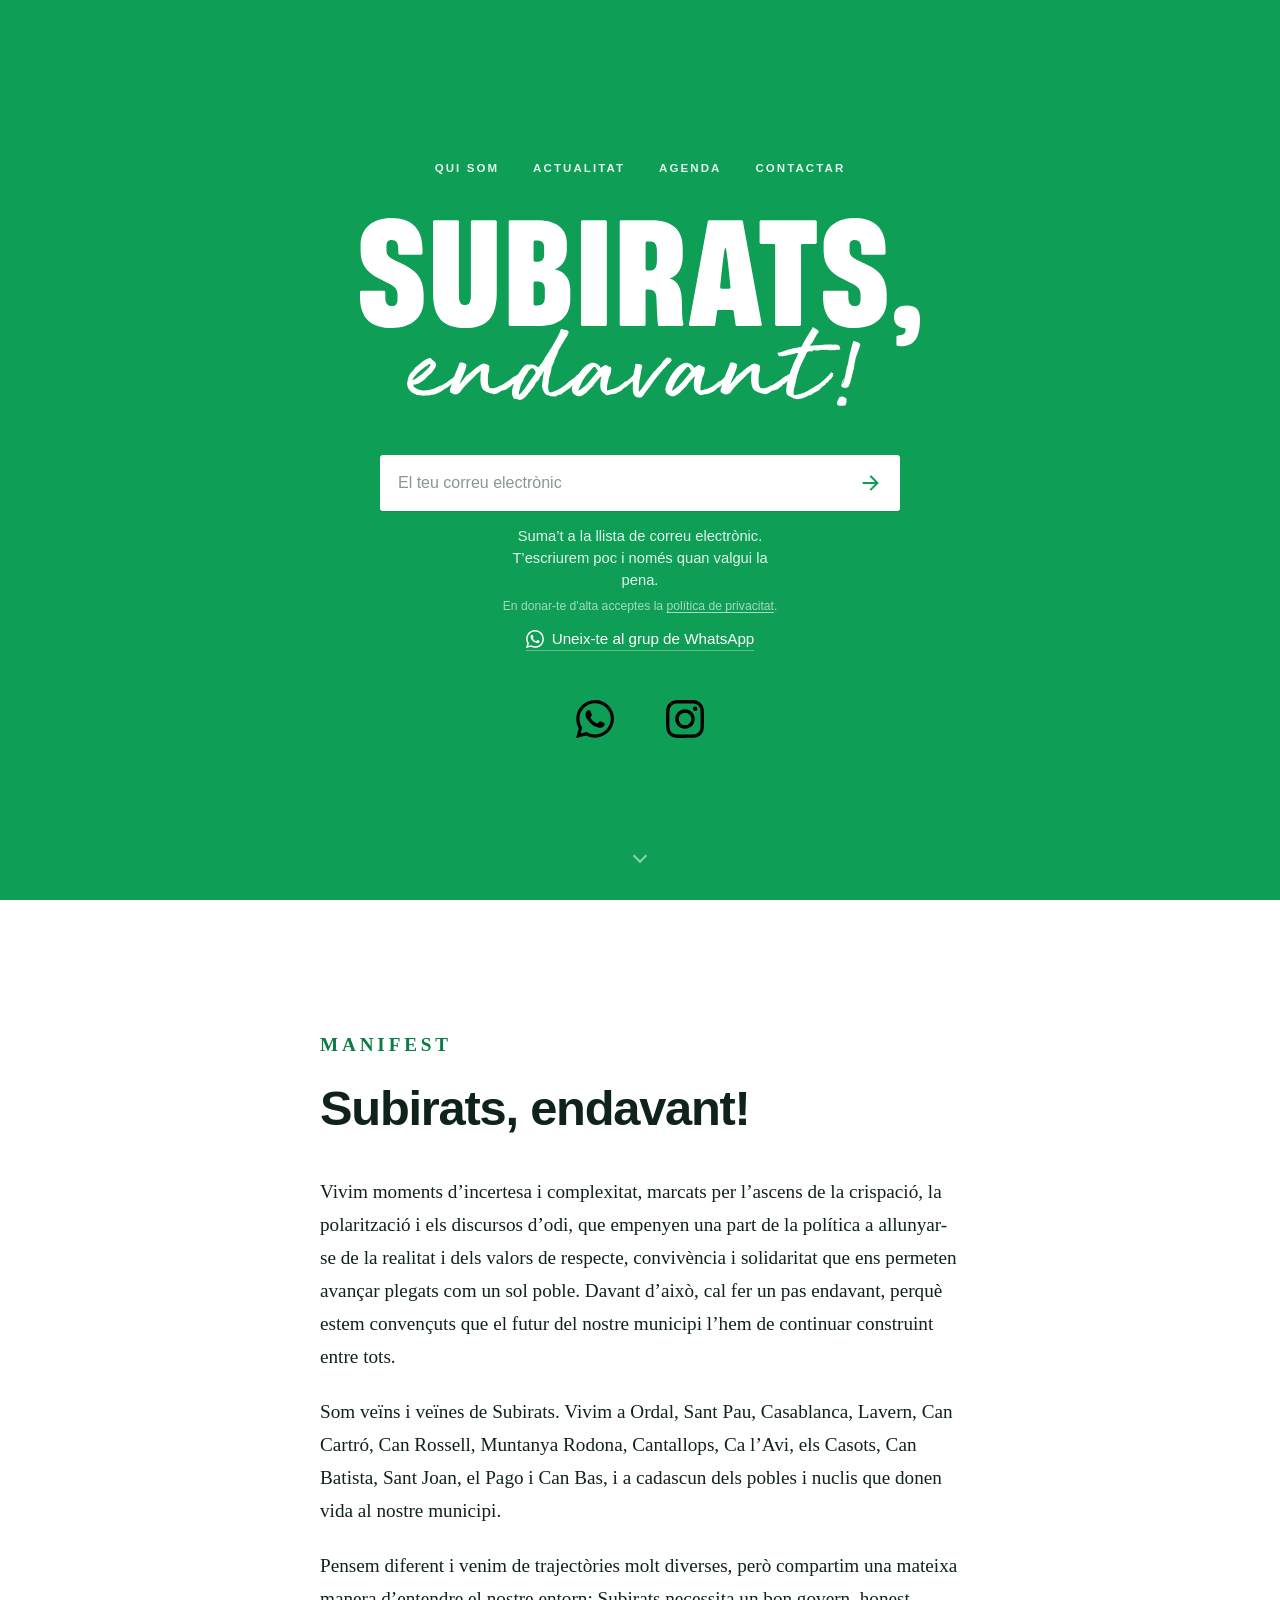
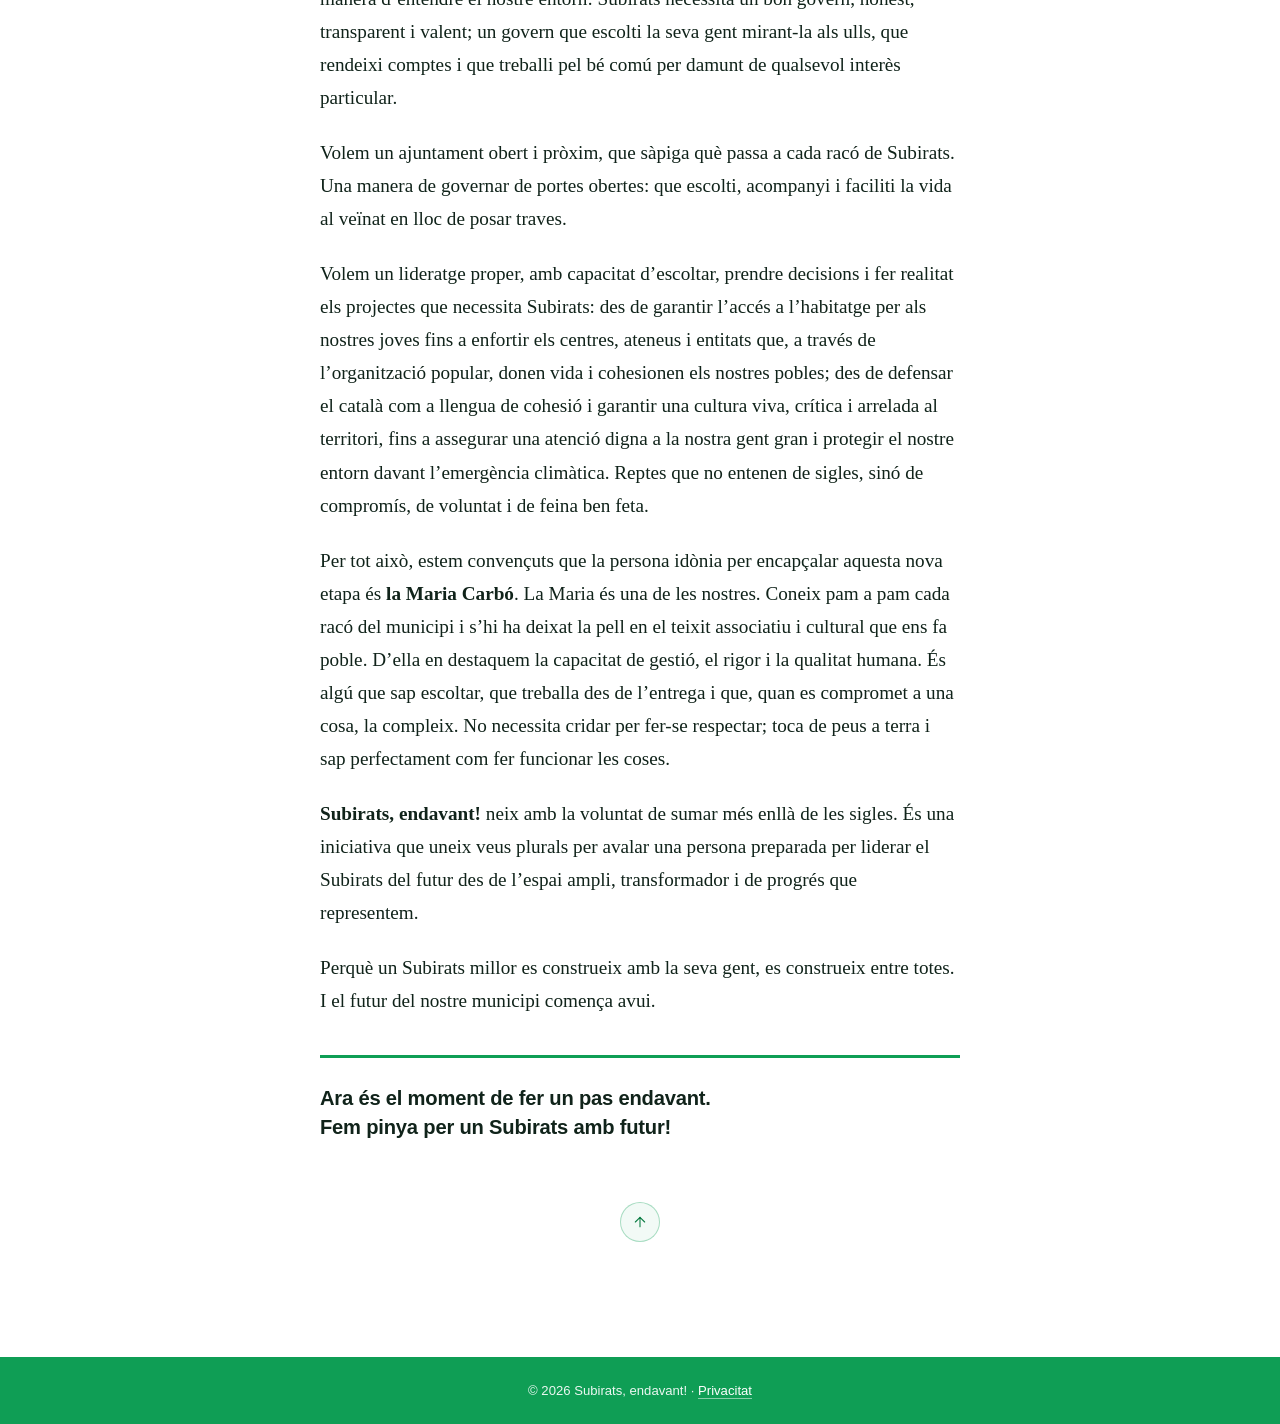
==== index.html @ 57202a43 "SEO: dades estructurades (JSON-LD) a totes les pàgines - Organization i WebSite a la portada - WebPa" ====
<!DOCTYPE html>
<html lang="ca">
<head>
<meta charset="utf-8">
<meta name="viewport" content="width=device-width, initial-scale=1">
<meta name="neatstats_verification" content="NeatStats:dbe7da9c1c85ce8a">
<title>Subirats, endavant!</title>
<meta name="description" content="La candidatura de Subirats per a les eleccions municipals de 2027. Llegeix el manifest, suma-t’hi i comparteix!">
<link rel="canonical" href="https://subiratsendavant.cat/">
<meta property="og:type" content="website">
<meta property="og:site_name" content="Subirats, endavant!">
<meta property="og:locale" content="ca_ES">
<meta property="og:title" content="Subirats, endavant!">
<meta property="og:description" content="La candidatura de Subirats per a les eleccions municipals de 2027. Llegeix el manifest, suma-t’hi i comparteix!">
<meta property="og:url" content="https://subiratsendavant.cat/">
<meta property="og:image" content="https://subiratsendavant.cat/assets/og-subirats-2.jpg">
<meta property="og:image:width" content="1200">
<meta property="og:image:height" content="630">
<meta property="og:image:alt" content="Subirats, endavant! · Eleccions municipals 2027">
<meta name="twitter:card" content="summary_large_image">
<meta name="twitter:title" content="Subirats, endavant!">
<meta name="twitter:description" content="La candidatura de Subirats per a les eleccions municipals de 2027. Llegeix el manifest, suma-t’hi i comparteix!">
<meta name="twitter:image" content="https://subiratsendavant.cat/assets/og-subirats-2.jpg">
<meta name="theme-color" content="#0F9E55">
<link rel="icon" href="assets/favicon.svg" type="image/svg+xml">
<link rel="stylesheet" href="assets/style.css?v=42">
<link rel="stylesheet" href="assets/wa.css?v=1">
<script>try{if(Date.now()-parseInt(localStorage.getItem("wa-cta-vist")||"0",10)<604800000){document.documentElement.className+=" wa-amagat";}}catch(e){}</script>
<script src="https://neatstats.net/view.js"></script>
<script type="application/ld+json">
{
  "@context": "https://schema.org",
  "@graph": [
    {
      "@type": "Organization",
      "@id": "https://subiratsendavant.cat/#organitzacio",
      "name": "Subirats, endavant!",
      "alternateName": "Alternativa per Subirats-CUP",
      "url": "https://subiratsendavant.cat/",
      "logo": {
        "@type": "ImageObject",
        "url": "https://subiratsendavant.cat/assets/logo.png",
        "width": 560,
        "height": 230
      },
      "image": "https://subiratsendavant.cat/assets/og-subirats-2.jpg",
      "description": "Candidatura municipalista de Subirats per a les eleccions municipals de 2027, impulsada per l’Alternativa per Subirats-CUP.",
      "email": "info@subiratsendavant.cat",
      "foundingDate": "2011",
      "areaServed": {
        "@type": "AdministrativeArea",
        "name": "Subirats"
      },
      "address": {
        "@type": "PostalAddress",
        "addressLocality": "Subirats",
        "addressRegion": "Catalunya",
        "addressCountry": "ES"
      },
      "sameAs": [
        "https://www.instagram.com/aps_cup/"
      ],
      "contactPoint": {
        "@type": "ContactPoint",
        "contactType": "general",
        "email": "info@subiratsendavant.cat",
        "availableLanguage": "ca"
      }
    },
    {
      "@type": "WebSite",
      "@id": "https://subiratsendavant.cat/#web",
      "url": "https://subiratsendavant.cat/",
      "name": "Subirats, endavant!",
      "inLanguage": "ca",
      "publisher": {
        "@id": "https://subiratsendavant.cat/#organitzacio"
      }
    }
  ]
}
</script>
</head>
<body class="inici">



<header class="hero" id="inici">
  <div class="hero__inner">
    <nav class="nav nav--hero" aria-label="Navegació principal">
      <a href="/qui-som">Qui som</a>
      <a href="/actualitat">Actualitat</a>
      <a href="/agenda">Agenda</a>
      <a href="/contactar">Contactar</a>
    </nav>


    <h1 class="hero__logo">
      <img src="assets/logo.svg" alt="Subirats, endavant!" width="433" height="145">
    </h1>

    <!-- FORMULARI NEWSLETTER (Brevo, formulari HTML oficial) -->
    <form class="subscriu" id="subscriu"
          action="https://30385a9b.sibforms.com/serve/[base64]"
          method="post" target="_blank" novalidate>

      <label class="sr-only" for="email">El teu correu electrònic</label>
      <input class="subscriu__input" id="email" name="EMAIL" type="email"
             autocomplete="email" inputmode="email" required
             placeholder="El teu correu electrònic">

      <button class="subscriu__boto" type="submit" aria-label="Subscriure-m'hi">
        <svg viewBox="0 0 24 24" aria-hidden="true" focusable="false">
          <path d="M4 12h14M12 5l7 7-7 7" fill="none" stroke="currentColor"
                stroke-width="2.2" stroke-linecap="square"/>
        </svg>
      </button>

      <!-- Camps ocults requerits per Brevo -->
      <input type="text" name="email_address_check" value="" class="ocult" tabindex="-1" autocomplete="off">
      <input type="hidden" name="locale" value="es">
    </form>

    <p class="subscriu__nota" id="nota">
      Suma’t a la llista de correu electrònic. T’escriurem poc i només quan valgui la pena.
    </p>

    <p class="subscriu__legal">
      En donar-te d'alta acceptes la <a href="/privacitat">política de privacitat</a>.
    </p>

    <p class="subscriu__wa" id="wa-cta">
      <a href="/whatsapp">
        <svg viewBox="0 0 24 24" aria-hidden="true" focusable="false"><path fill="currentColor" d="M17.472 14.382c-.297-.149-1.758-.867-2.03-.967-.273-.099-.471-.148-.67.15-.197.297-.767.966-.94 1.164-.173.199-.347.223-.644.075-.297-.15-1.255-.463-2.39-1.475-.883-.788-1.48-1.761-1.653-2.059-.173-.297-.018-.458.13-.606.134-.133.298-.347.446-.52.149-.174.198-.298.298-.497.099-.198.05-.371-.025-.52-.075-.149-.669-1.612-.916-2.207-.242-.579-.487-.5-.669-.51-.173-.008-.371-.01-.57-.01-.198 0-.52.074-.792.372-.272.297-1.04 1.016-1.04 2.479 0 1.462 1.065 2.875 1.213 3.074.149.198 2.096 3.2 5.077 4.487.709.306 1.262.489 1.694.625.712.227 1.36.195 1.871.118.571-.085 1.758-.719 2.006-1.413.248-.694.248-1.289.173-1.413-.074-.124-.272-.198-.57-.347m-5.421 7.403h-.004a9.87 9.87 0 01-5.031-1.378l-.361-.214-3.741.982.998-3.648-.235-.374a9.86 9.86 0 01-1.51-5.26c.001-5.45 4.436-9.884 9.888-9.884 2.64 0 5.122 1.03 6.988 2.898a9.825 9.825 0 012.893 6.994c-.003 5.45-4.437 9.884-9.885 9.884m8.413-18.297A11.815 11.815 0 0012.05 0C5.495 0 .16 5.335.157 11.892c0 2.096.547 4.142 1.588 5.945L.057 24l6.305-1.654a11.882 11.882 0 005.683 1.448h.005c6.554 0 11.89-5.335 11.893-11.893a11.821 11.821 0 00-3.48-8.413Z"/></svg>
        Uneix-te al grup de WhatsApp
      </a>
    </p>

    <!-- Xarxes -->
    <nav class="xarxes" aria-label="Xarxes socials">
      <a class="xarxa" href="https://chat.whatsapp.com/DFD99c0NbTZ797JmKTcSfr" aria-label="WhatsApp" rel="noopener noreferrer" target="_blank">
        <svg viewBox="0 0 24 24" aria-hidden="true" focusable="false"><path fill="currentColor" d="M17.472 14.382c-.297-.149-1.758-.867-2.03-.967-.273-.099-.471-.148-.67.15-.197.297-.767.966-.94 1.164-.173.199-.347.223-.644.075-.297-.15-1.255-.463-2.39-1.475-.883-.788-1.48-1.761-1.653-2.059-.173-.297-.018-.458.13-.606.134-.133.298-.347.446-.52.149-.174.198-.298.298-.497.099-.198.05-.371-.025-.52-.075-.149-.669-1.612-.916-2.207-.242-.579-.487-.5-.669-.51-.173-.008-.371-.01-.57-.01-.198 0-.52.074-.792.372-.272.297-1.04 1.016-1.04 2.479 0 1.462 1.065 2.875 1.213 3.074.149.198 2.096 3.2 5.077 4.487.709.306 1.262.489 1.694.625.712.227 1.36.195 1.871.118.571-.085 1.758-.719 2.006-1.413.248-.694.248-1.289.173-1.413-.074-.124-.272-.198-.57-.347m-5.421 7.403h-.004a9.87 9.87 0 01-5.031-1.378l-.361-.214-3.741.982.998-3.648-.235-.374a9.86 9.86 0 01-1.51-5.26c.001-5.45 4.436-9.884 9.888-9.884 2.64 0 5.122 1.03 6.988 2.898a9.825 9.825 0 012.893 6.994c-.003 5.45-4.437 9.884-9.885 9.884m8.413-18.297A11.815 11.815 0 0012.05 0C5.495 0 .16 5.335.157 11.892c0 2.096.547 4.142 1.588 5.945L.057 24l6.305-1.654a11.882 11.882 0 005.683 1.448h.005c6.554 0 11.89-5.335 11.893-11.893a11.821 11.821 0 00-3.48-8.413Z"/></svg>
      </a>

      <a class="xarxa" href="https://www.instagram.com/aps_cup/" aria-label="Instagram" rel="noopener noreferrer" target="_blank">
        <svg viewBox="0 0 24 24" aria-hidden="true" focusable="false"><path fill="currentColor" d="M7.0301.084c-1.2768.0602-2.1487.264-2.911.5634-.7888.3075-1.4575.72-2.1228 1.3877-.6652.6677-1.075 1.3368-1.3802 2.127-.2954.7638-.4956 1.6365-.552 2.914-.0564 1.2775-.0689 1.6882-.0626 4.947.0062 3.2586.0206 3.6671.0825 4.9473.061 1.2765.264 2.1482.5635 2.9107.308.7889.72 1.4573 1.388 2.1228.6679.6655 1.3365 1.0743 2.1285 1.38.7632.295 1.6361.4961 2.9134.552 1.2773.056 1.6884.069 4.9462.0627 3.2578-.0062 3.668-.0207 4.9478-.0814 1.28-.0607 2.147-.2652 2.9098-.5633.7889-.3086 1.4578-.72 2.1228-1.3881.665-.6682 1.0745-1.3378 1.3795-2.1284.2957-.7632.4966-1.636.552-2.9124.056-1.2809.0692-1.6898.063-4.948-.0063-3.2583-.021-3.6668-.0817-4.9465-.0607-1.2797-.264-2.1487-.5633-2.9117-.3084-.7889-.72-1.4568-1.3876-2.1228C21.2982 1.33 20.628.9208 19.8378.6165 19.074.321 18.2017.1197 16.9244.0645 15.6471.0093 15.236-.005 11.977.0014 8.718.0076 8.31.0215 7.0301.0839m.1402 21.6932c-1.17-.0509-1.8053-.2453-2.2287-.408-.5606-.216-.96-.4771-1.3819-.895-.422-.4178-.6811-.8186-.9-1.378-.1644-.4234-.3624-1.058-.4171-2.228-.0595-1.2645-.072-1.6442-.079-4.848-.007-3.2037.0053-3.583.0607-4.848.05-1.169.2456-1.805.408-2.2282.216-.5613.4762-.96.895-1.3816.4188-.4217.8184-.6814 1.3783-.9003.423-.1651 1.0575-.3614 2.227-.4171 1.2655-.06 1.6447-.072 4.848-.079 3.2033-.007 3.5835.005 4.8495.0608 1.169.0508 1.8053.2445 2.228.408.5608.216.96.4754 1.3816.895.4217.4194.6816.8176.9005 1.3787.1653.4217.3617 1.056.4169 2.2263.0602 1.2655.0739 1.645.0796 4.848.0058 3.203-.0055 3.5834-.061 4.848-.051 1.17-.245 1.8055-.408 2.2294-.216.5604-.4763.96-.8954 1.3814-.419.4215-.8181.6811-1.3783.9-.4224.1649-1.0577.3617-2.2262.4174-1.2656.0595-1.6448.072-4.8493.079-3.2045.007-3.5825-.006-4.848-.0608M16.953 5.5864A1.44 1.44 0 1 0 18.39 4.144a1.44 1.44 0 0 0-1.437 1.4424M5.8385 12.012c.0067 3.4032 2.7706 6.1557 6.173 6.1493 3.4026-.0065 6.157-2.7701 6.1506-6.1733-.0065-3.4032-2.771-6.1565-6.174-6.1498-3.403.0067-6.156 2.771-6.1496 6.1738M8 12.0077a4 4 0 1 1 4.008 3.9921A3.9996 3.9996 0 0 1 8 12.0077"/></svg>
      </a>

    </nav>

    <a class="baixa" href="#manifest" aria-label="Vés al manifest">
      <span></span>
    </a>

  </div>
</header>

<main class="manifest" id="manifest">
  <article class="manifest__cos">

    <p class="kicker">Manifest</p>

    <h2 class="manifest__titol">Subirats, endavant!</h2>

    <p>
      Vivim moments d’incertesa i complexitat, marcats per l’ascens de la crispació,
      la polarització i els discursos d’odi, que empenyen una part de la política a
      allunyar-se de la realitat i dels valors de respecte, convivència i solidaritat
      que ens permeten avançar plegats com un sol poble. Davant d’això, cal fer un pas
      endavant, perquè estem convençuts que el futur del nostre municipi l’hem de
      continuar construint entre tots.
    </p>

    <p>
      Som veïns i veïnes de Subirats. Vivim a Ordal, Sant Pau, Casablanca, Lavern,
      Can Cartró, Can Rossell, Muntanya Rodona, Cantallops, Ca l’Avi, els Casots,
      Can Batista, Sant Joan, el Pago i Can Bas, i a cadascun dels pobles i nuclis
      que donen vida al nostre municipi.
    </p>

    <p>
      Pensem diferent i venim de trajectòries molt diverses, però compartim una
      mateixa manera d’entendre el nostre entorn: Subirats necessita un bon govern,
      honest, transparent i valent; un govern que escolti la seva gent mirant-la als
      ulls, que rendeixi comptes i que treballi pel bé comú per damunt de qualsevol
      interès particular.
    </p>

    <p>
      Volem un ajuntament obert i pròxim, que sàpiga què passa a cada racó de Subirats.
      Una manera de governar de portes obertes: que escolti, acompanyi i faciliti la
      vida al veïnat en lloc de posar traves.
    </p>

    <p>
      Volem un lideratge proper, amb capacitat d’escoltar, prendre decisions i fer
      realitat els projectes que necessita Subirats: des de garantir l’accés a
      l’habitatge per als nostres joves fins a enfortir els centres, ateneus i
      entitats que, a través de l’organització popular, donen vida i cohesionen els
      nostres pobles; des de defensar el català com a llengua de cohesió i garantir
      una cultura viva, crítica i arrelada al territori, fins a assegurar una atenció
      digna a la nostra gent gran i protegir el nostre entorn davant l’emergència
      climàtica. Reptes que no entenen de sigles, sinó de compromís, de voluntat i de
      feina ben feta.
    </p>

    <p>
      Per tot això, estem convençuts que la persona idònia per encapçalar aquesta nova
      etapa és <strong>la Maria Carbó</strong>. La Maria és una de les nostres. Coneix
      pam a pam cada racó del municipi i s’hi ha deixat la pell en el teixit associatiu
      i cultural que ens fa poble. D’ella en destaquem la capacitat de gestió, el rigor
      i la qualitat humana. És algú que sap escoltar, que treballa des de l’entrega i
      que, quan es compromet a una cosa, la compleix. No necessita cridar per fer-se
      respectar; toca de peus a terra i sap perfectament com fer funcionar les coses.
    </p>

    <p>
      <strong>Subirats, endavant!</strong> neix amb la voluntat de sumar més enllà de
      les sigles. És una iniciativa que uneix veus plurals per avalar una persona
      preparada per liderar el Subirats del futur des de l’espai ampli, transformador
      i de progrés que representem.
    </p>

    <p>
      Perquè un Subirats millor es construeix amb la seva gent, es construeix entre
      totes. I el futur del nostre municipi comença avui.
    </p>

    <p class="manifest__clam">
      Ara és el moment de fer un pas endavant. Fem pinya per un Subirats amb futur!
    </p>

  </article>
  <div class="amunt">
    <a class="amunt__boto" href="#inici" aria-label="Torna a dalt de tot">
      <svg width="16" height="16" viewBox="0 0 24 24" fill="none" stroke="currentColor" stroke-width="1.6" stroke-linecap="round" stroke-linejoin="round" aria-hidden="true">
        <path d="M12 19V5"/><path d="m5 12 7-7 7 7"/>
      </svg>
    </a>
  </div>
</main>

<footer class="peu">
  <p>© <span id="any">2026</span> Subirats, endavant! ·
     <a href="/privacitat">Privacitat</a></p>
</footer>

<script src="assets/app.js?v=29"></script>
<div class="wa-barra" id="wa-barra" role="region" aria-label="Grup de WhatsApp">
  <a href="/whatsapp">
    <svg viewBox="0 0 24 24" aria-hidden="true" focusable="false"><path fill="currentColor" d="M17.472 14.382c-.297-.149-1.758-.867-2.03-.967-.273-.099-.471-.148-.67.15-.197.297-.767.966-.94 1.164-.173.199-.347.223-.644.075-.297-.15-1.255-.463-2.39-1.475-.883-.788-1.48-1.761-1.653-2.059-.173-.297-.018-.458.13-.606.134-.133.298-.347.446-.52.149-.174.198-.298.298-.497.099-.198.05-.371-.025-.52-.075-.149-.669-1.612-.916-2.207-.242-.579-.487-.5-.669-.51-.173-.008-.371-.01-.57-.01-.198 0-.52.074-.792.372-.272.297-1.04 1.016-1.04 2.479 0 1.462 1.065 2.875 1.213 3.074.149.198 2.096 3.2 5.077 4.487.709.306 1.262.489 1.694.625.712.227 1.36.195 1.871.118.571-.085 1.758-.719 2.006-1.413.248-.694.248-1.289.173-1.413-.074-.124-.272-.198-.57-.347m-5.421 7.403h-.004a9.87 9.87 0 01-5.031-1.378l-.361-.214-3.741.982.998-3.648-.235-.374a9.86 9.86 0 01-1.51-5.26c.001-5.45 4.436-9.884 9.888-9.884 2.64 0 5.122 1.03 6.988 2.898a9.825 9.825 0 012.893 6.994c-.003 5.45-4.437 9.884-9.885 9.884m8.413-18.297A11.815 11.815 0 0012.05 0C5.495 0 .16 5.335.157 11.892c0 2.096.547 4.142 1.588 5.945L.057 24l6.305-1.654a11.882 11.882 0 005.683 1.448h.005c6.554 0 11.89-5.335 11.893-11.893a11.821 11.821 0 00-3.48-8.413Z"/></svg>
    Entra al grup de WhatsApp
  </a>
  <button class="wa-barra__tanca" id="wa-barra-tanca" type="button" aria-label="Tanca l'avís">&times;</button>
</div>
<script src="assets/wa.js?v=1"></script>
</body>
</html>
---- assets/style.css ----
/* ==========================================================================
   Subirats, endavant! — full de ruta visual
   Verd de marca: #0F9E55 (mostrejat de la imatge original)
   ========================================================================== */

:root {
  --verd: #0F9E55;
  --verd-text: #0b7c43;
  --verd-fosc: #0b7c43;
  --blanc: #ffffff;
  --tinta: #10231A;
  --gris: #6b7a72;
  --marge: clamp(20px, 5vw, 40px);
  --sans: ui-sans-serif, -apple-system, "Helvetica Neue", Helvetica, Arial, sans-serif;
  --serif: "Iowan Old Style", "Palatino Linotype", Palatino, Georgia, "Times New Roman", serif;
}

*,
*::before,
*::after { box-sizing: border-box; }

html {
  scroll-behavior: smooth;
  scroll-padding-top: 0;
  -webkit-text-size-adjust: 100%;
}

body {
  margin: 0;
  background: var(--blanc);
  color: var(--tinta);
  font-family: var(--sans);
  -webkit-font-smoothing: antialiased;
  text-rendering: optimizeLegibility;
}

img, svg { display: block; max-width: 100%; }

a { color: inherit; }

.sr-only {
  position: absolute;
  width: 1px; height: 1px;
  margin: -1px; padding: 0;
  overflow: hidden;
  clip: rect(0 0 0 0);
  white-space: nowrap;
  border: 0;
}

.ocult {
  position: absolute !important;
  left: -9999px !important;
  opacity: 0;
  height: 0;
  width: 0;
}

/* ---------------------------------------------------------------- HERO --- */

.hero {
  min-height: 100vh;
  min-height: 100svh;
  background: var(--verd);
  display: flex;
  align-items: center;
  justify-content: center;
  padding: clamp(32px, 6vh, 64px) var(--marge);
  position: relative;
  overflow: hidden;
}

.hero__inner {
  width: 100%;
  max-width: 620px;
  margin: 0 auto;
  display: flex;
  flex-direction: column;
  align-items: center;
  text-align: center;
}

.hero__logo {
  margin: 0;
  line-height: 0;
  animation: entra 700ms cubic-bezier(.22,.7,.3,1) both;
}

.hero__logo img {
  width: min(560px, 84vw);
  max-width: 100%;
  height: auto;
  margin: 0 auto;
}

/* ------------------------------------------------------------ FORMULARI --- */

.subscriu {
  width: min(520px, 100%);
  margin: clamp(26px, 5.5vh, 50px) 0 0;
  display: flex;
  align-items: center;
  gap: 6px;
  background: var(--blanc);
  border-radius: 3px;
  padding: 4px 6px 4px 18px;
  min-height: 56px;
  box-shadow: 0 1px 0 rgba(0,0,0,.06);
  transition: box-shadow 200ms ease, transform 200ms ease;
  animation: entra 700ms 90ms cubic-bezier(.22,.7,.3,1) both;
}

.subscriu:focus-within {
  box-shadow: 0 0 0 3px rgba(255,255,255,.45), 0 6px 24px rgba(0,0,0,.10);
}

.subscriu__input {
  flex: 1 1 auto;
  min-width: 0;
  border: 0;
  background: transparent;
  font: inherit;
  font-size: 16px;
  color: var(--tinta);
  padding: 12px 0;
  appearance: none;
}

.subscriu__input::placeholder {
  color: #8a968f;
  opacity: 1;
}

.subscriu__input:focus { outline: none; }

.subscriu__boto {
  flex: 0 0 auto;
  width: 46px;
  height: 46px;
  display: grid;
  place-items: center;
  border: 0;
  border-radius: 2px;
  background: transparent;
  color: var(--verd);
  cursor: pointer;
  transition: background 160ms ease, transform 160ms ease;
}

.subscriu__boto svg { width: 22px; height: 22px; }

.subscriu__boto:hover {
  background: rgba(15,158,85,.10);
}

.subscriu__boto:active { transform: translateX(2px); }

.subscriu__boto:focus-visible {
  outline: 2px solid var(--verd);
  outline-offset: 2px;
}

.subscriu__nota {
  margin: 14px 0 0;
  color: rgba(255,255,255,.88);
  font-size: .92rem;
  line-height: 1.5;
  max-width: 34ch;
}

.subscriu__legal {
  margin: 6px 0 0;
  color: rgba(255,255,255,.62);
  font-size: .76rem;
  line-height: 1.5;
}

.subscriu__legal a {
  color: inherit;
  text-decoration: underline;
  text-underline-offset: 2px;
}

.subscriu__missatge {
  margin: 14px 0 0;
  font-size: .95rem;
  color: #fff;
  background: rgba(0,0,0,.18);
  padding: 10px 14px;
  border-radius: 3px;
}

.subscriu__missatge[hidden] { display: none; }

/* -------------------------------------------------------------- XARXES --- */

.xarxes {
  display: flex;
  justify-content: center;
  align-items: center;
  gap: clamp(22px, 5vw, 44px);
  margin-top: clamp(26px, 5vh, 46px);
  animation: entra 700ms 180ms cubic-bezier(.22,.7,.3,1) both;
}

.xarxa {
  display: grid;
  place-items: center;
  color: #000;
  background: none;
  border-radius: 0;
  padding: 4px;
  text-decoration: none;
  transition: transform 180ms cubic-bezier(.22,.7,.3,1), opacity 180ms ease;
}

.xarxa svg {
  width: clamp(30px, 4.2vw, 38px);
  height: auto;
}

.xarxa:hover {
  transform: translateY(-4px);
  opacity: .78;
}

.xarxa:focus-visible {
  outline: 3px solid #fff;
  outline-offset: 4px;
}

/* ------------------------------------------------------ FI DEL PRIMER BLOC --- */

.baixa {
  position: absolute;
  left: 50%;
  bottom: clamp(14px, 3vh, 28px);
  transform: translateX(-50%);
  width: 34px;
  height: 34px;
  display: grid;
  place-items: center;
  opacity: .55;
  transition: opacity 200ms ease;
}

.baixa:hover { opacity: 1; }

.baixa span {
  width: 10px;
  height: 10px;
  border-right: 2px solid #fff;
  border-bottom: 2px solid #fff;
  transform: rotate(45deg);
  animation: batega 2.4s ease-in-out infinite;
}

/* ------------------------------------------------------------- MANIFEST --- */

.manifest {
  background: var(--blanc);
  padding: clamp(56px, 10vw, 130px) var(--marge) clamp(48px, 8vw, 110px);
}

.manifest__cos {
  max-width: 40rem;
  margin: 0 auto;
}

.kicker {
  margin: 0 0 clamp(14px, 2vw, 22px);
  font-family: var(--sans);
  font-size: .74rem;
  font-weight: 700;
  letter-spacing: .20em;
  text-transform: uppercase;
  color: var(--verd-text);
}

.manifest__titol {
  margin: 0 0 clamp(24px, 4vw, 40px);
  font-family: var(--sans);
  font-weight: 800;
  font-size: clamp(1.9rem, 5.4vw, 3.05rem);
  line-height: 1.06;
  letter-spacing: -.025em;
  text-wrap: balance;
}

.manifest p {
  font-family: var(--serif);
  font-size: clamp(1.06rem, 1.6vw, 1.2rem);
  line-height: 1.72;
  margin: 0 0 1.15em;
  hyphens: auto;
}

.manifest__clam {
  margin-top: 2.4rem !important;
  margin-bottom: 0 !important;
  padding-top: 1.6rem !important;
  border-top: 3px solid var(--verd);
  font-family: var(--sans) !important;
  font-weight: 700;
  font-size: clamp(1.08rem, 2.1vw, 1.26rem) !important;
  line-height: 1.45 !important;
  letter-spacing: -.01em;
  color: var(--tinta);
  text-wrap: balance;
}

/* ------------------------------------------------------------------ PEU --- */

.peu {
  background: var(--verd);
  padding: clamp(18px, 3vw, 26px) var(--marge);
  text-align: center;
  font-size: .82rem;
  color: rgba(255,255,255,.92);
}

.peu p { margin: 0; }

.peu a {
  color: #fff;
  text-decoration: none;
  border-bottom: 1px solid rgba(255,255,255,.5);
}

.peu a:hover { border-color: #fff; }

/* --------------------------------------------------------------- MOTIUS --- */

@keyframes entra {
  from { opacity: 0; transform: translateY(14px); }
  to   { opacity: 1; transform: none; }
}

@keyframes batega {
  0%, 100% { transform: rotate(45deg) translate(0, 0); }
  50%      { transform: rotate(45deg) translate(3px, 3px); }
}

@media (prefers-reduced-motion: reduce) {
  html { scroll-behavior: auto; }
  *, *::before, *::after {
    animation-duration: .001ms !important;
    animation-iteration-count: 1 !important;
    transition-duration: .001ms !important;
  }
}

/* ------------------------------------------------------------- MÒBIL --- */

@media (max-width: 480px) {
  .subscriu { min-height: 52px; padding-left: 14px; }
  .subscriu__boto { width: 42px; height: 42px; }
  .subscriu__nota { font-size: .86rem; }
}

/* Pantalles baixes: que el primer bloc continuï cabent sencer */
@media (max-height: 620px) {
  .hero { min-height: 100svh; padding-top: 28px; padding-bottom: 44px; }
  .hero__logo img { width: min(400px, 70vw); }
  .subscriu { margin-top: 20px; }
  .xarxes { margin-top: 20px; }
  .baixa { display: none; }
}

/* ------------------------------------------------- CAPÇALERA I NAVEGACIÓ --- */

.site-cap {
  background: var(--verd);
  position: sticky;
  top: 0;
  z-index: 50;
}

.site-cap__inner {
  max-width: 1080px;
  margin: 0 auto;
  padding: 14px var(--marge);
  display: flex;
  align-items: center;
  justify-content: space-between;
  gap: 16px;
}

.site-cap__marca { display: block; line-height: 0; }

.site-cap__marca img { width: 132px; height: auto; }

.nav {
  display: flex;
  align-items: center;
  gap: clamp(14px, 3vw, 30px);
  margin-left: auto;
}

.nav a {
  color: #fff;
  text-decoration: none;
  font-size: .76rem;
  font-weight: 600;
  letter-spacing: .13em;
  text-transform: uppercase;
  padding: 6px 0;
  border-bottom: 2px solid transparent;
  transition: border-color 160ms ease, opacity 160ms ease;
}

.nav a:hover { opacity: .8; }

.nav a[aria-current="page"] { border-bottom-color: #fff; }

/* Menú centrat dins del verd, damunt del logotip */
.nav--hero {
  margin: 0 0 clamp(22px, 4.5vh, 38px);
  gap: clamp(18px, 3.6vw, 34px);
  justify-content: center;
}

.nav--hero a {
  font-size: .72rem;
  letter-spacing: .18em;
  padding: 4px 0;
  opacity: .88;
}

.nav--hero a:hover { opacity: 1; }

/* ------------------------------------------------------ PÀGINES INTERNES --- */

.pagina {
  max-width: 40rem;
  margin: 0 auto;
  padding: clamp(44px, 7vw, 88px) var(--marge) clamp(56px, 8vw, 100px);
}

.pagina__titol {
  margin: 0 0 clamp(20px, 3vw, 30px);
  font-size: clamp(1.85rem, 5vw, 2.9rem);
  font-weight: 800;
  line-height: 1.07;
  letter-spacing: -.025em;
  text-wrap: balance;
}

/* --- Pàgina legal o de servei: no ha de semblar una notícia --- */
.pagina--legal {
  max-width: 36rem;
  padding-top: clamp(30px, 4.5vw, 54px);
  padding-bottom: clamp(44px, 6vw, 72px);
}

.pagina--legal .kicker {
  margin-bottom: 10px;
  font-size: .68rem;
  letter-spacing: .18em;
}

.pagina--legal .pagina__titol {
  margin-bottom: 18px;
  font-family: var(--sans);
  font-size: clamp(1.4rem, 3vw, 1.8rem);
  font-weight: 700;
  line-height: 1.2;
  letter-spacing: -.01em;
}

.pagina--legal .prosa p,
.pagina--legal .prosa ul,
.pagina--legal .prosa ol {
  font-family: var(--sans);
  font-size: .95rem;
  line-height: 1.68;
  margin-bottom: .95em;
}

.pagina--legal .prosa li { margin-bottom: .3em; }

.pagina--legal .prosa .entradeta {
  font-family: var(--sans);
  font-size: 1rem;
  line-height: 1.6;
  margin-bottom: 1.8em;
  color: var(--gris);
}

.pagina--legal .prosa h2 {
  margin: 1.9em 0 .4em;
  font-family: var(--sans);
  font-size: 1rem;
  font-weight: 700;
  letter-spacing: 0;
}

.pagina--legal .prosa h2:first-of-type { margin-top: 1.2em; }

.pagina--legal .article__signatura {
  margin-top: 2.2em;
  font-size: .85rem;
  color: var(--gris);
}

.prosa p {
  font-family: var(--serif);
  font-size: clamp(1.06rem, 1.6vw, 1.18rem);
  line-height: 1.72;
  margin: 0 0 1.1em;
  hyphens: auto;
}

.pagina__peu {
  margin-top: 2.2rem;
  font-size: .95rem;
  color: var(--gris);
}

.pagina__peu a { color: var(--verd-text); }

.fitxa {
  margin: clamp(28px, 4vw, 44px) 0 0;
  padding: clamp(20px, 3vw, 28px);
  background: #f3fbf6;
  border-left: 4px solid var(--verd);
}

.fitxa__titol {
  margin: 0 0 .5rem;
  font-size: 1.15rem;
  letter-spacing: -.01em;
}

.fitxa__text {
  margin: 0;
  font-family: var(--serif);
  line-height: 1.65;
}

.buit {
  margin-top: 2rem;
  padding-top: 22px;
  border-top: 1px solid #e8ede9;
}

.buit p { margin: 0 0 .4rem; color: var(--gris); }

.buit__petit { font-size: .9rem; }

.buit a { color: var(--verd); }

.entrada { margin: 0 0 2rem; }

.entrada__data {
  margin: 0 0 .3rem;
  font-size: .74rem;
  letter-spacing: .16em;
  text-transform: uppercase;
  color: var(--verd);
  font-weight: 700;
}

.entrada__titol { margin: 0 0 .5rem; font-size: 1.35rem; }

@media (max-width: 520px) {
  .site-cap__inner { padding: 12px 16px; gap: 10px; }
  .site-cap__marca img { width: 96px; }
  .nav { gap: 12px; }
  .nav a { font-size: .68rem; letter-spacing: .10em; }
}

/* ---------------------------------------------------- TEXT DE PÀGINA --- */

.prosa h2 {
  margin: 2.1em 0 .55em;
  font-size: clamp(1.12rem, 1.7vw, 1.24rem);
  font-weight: 700;
  letter-spacing: -.015em;
  line-height: 1.3;
  hyphens: none;
}

.prosa h2:first-of-type { margin-top: 1.5em; }

.prosa ul,
.prosa ol {
  margin: 0 0 1.1em;
  padding-left: 1.15em;
  font-family: var(--serif);
  font-size: clamp(1.06rem, 1.6vw, 1.18rem);
  line-height: 1.72;
}

.prosa li { margin: 0 0 .38em; }
.prosa li:last-child { margin-bottom: 0; }

.prosa .entradeta {
  font-size: clamp(1.14rem, 1.9vw, 1.3rem);
  line-height: 1.6;
  margin-bottom: 1.5em;
}

.fitxa__etiqueta {
  margin: 0 0 .35rem;
  font-size: .7rem;
  letter-spacing: .16em;
  text-transform: uppercase;
  color: var(--verd);
  font-weight: 700;
}

.fitxa--acte { margin-top: clamp(30px, 4vw, 44px); }

/* --------------------------------------------------------- CRONOLOGIA --- */

.fites {
  list-style: none;
  margin: 1.4rem 0 0;
  padding: 0;
}

.fites li {
  display: grid;
  grid-template-columns: 9rem 1fr;
  gap: 1.1rem;
  padding: .78rem 0;
  border-top: 1px solid #e8ede9;
}

.fites li:last-child { border-bottom: 1px solid #e8ede9; }

.fites__data {
  font-size: .7rem;
  letter-spacing: .13em;
  text-transform: uppercase;
  font-weight: 700;
  color: var(--verd);
  padding-top: .25rem;
}

.fites__fet {
  font-family: var(--serif);
  font-size: 1.02rem;
  line-height: 1.55;
}

@media (max-width: 520px) {
  .fites li { grid-template-columns: 1fr; gap: .2rem; padding: .7rem 0; }
}

/* ------------------------------------------------------------- FOTOGRAFIA --- */

.foto { margin: 2rem 0 2.2rem; }

.foto img {
  display: block;
  width: 100%;
  height: auto;
  max-width: 100%;
  aspect-ratio: 4 / 3;
  object-fit: cover;
  object-position: 50% 50%;
  border-radius: 8px;
}

.foto--retrat img { object-position: 40% 42%; }

.foto--retrat figcaption {
  margin-top: .6rem;
  font-size: .78rem;
  color: var(--gris);
  text-align: center;
  font-style: italic;
}

/* --------------------------------------------------------- QUADRÍCULA --- */

.quadricula {
  display: grid;
  grid-template-columns: repeat(2, 1fr);
  gap: 20px;
  margin-top: 2.2rem;
}

.targeta {
  display: flex;
  flex-direction: column;
  border: 1px solid #d7e2db;
  border-radius: 8px;
  overflow: hidden;
  text-decoration: none;
  color: inherit;
  background: #fff;
  transition: transform 180ms cubic-bezier(.22,.7,.3,1), border-color 180ms ease;
}

.targeta:hover {
  transform: translateY(-3px);
  border-color: #bcdccb;
}

.targeta__img {
  display: block;
  width: 100%;
  height: auto;
  aspect-ratio: 16 / 10;
  object-fit: cover;
  border-radius: 0;
}

.targeta__cos {
  padding: 15px 17px 20px;
  display: flex;
  flex-direction: column;
  gap: .45rem;
  flex: 1 1 auto;
  min-width: 0;
}

.targeta__data {
  margin: 0;
  font-size: .68rem;
  letter-spacing: .14em;
  text-transform: uppercase;
  font-weight: 700;
  color: var(--verd);
}

.targeta__titol {
  margin: 0;
  font-size: 1.02rem;
  line-height: 1.32;
  font-weight: 700;
  letter-spacing: -.01em;
  display: -webkit-box;
  -webkit-line-clamp: 3;
  -webkit-box-orient: vertical;
  overflow: hidden;
  overflow-wrap: anywhere;
}

.targeta__text {
  margin: 0;
  font-size: .88rem;
  line-height: 1.5;
  color: var(--gris);
  display: -webkit-box;
  -webkit-line-clamp: 3;
  -webkit-box-orient: vertical;
  overflow: hidden;
  overflow-wrap: anywhere;
}



/* ------------------------------------------------------------ NOTÍCIA --- */

.article__data {
  margin: 0 0 .5rem;
  font-size: .72rem;
  letter-spacing: .16em;
  text-transform: uppercase;
  font-weight: 700;
  color: var(--verd);
}

.article__lead {
  font-family: var(--serif);
  font-size: clamp(1.06rem, 1.6vw, 1.2rem);
  line-height: 1.72;
  font-weight: 700;
  margin: 0 0 1.05em;
  color: var(--tinta);
}

.article__lead:last-of-type { margin-bottom: 2rem; }

.prosa blockquote {
  margin: 1.7rem 0;
  padding: 0 0 0 1.1rem;
  border-left: 3px solid var(--verd);
  font-family: var(--serif);
  font-size: clamp(1.08rem, 1.7vw, 1.2rem);
  line-height: 1.6;
  font-style: italic;
  color: #163026;
}

.torna {
  display: inline-block;
  margin-top: 2.4rem;
  font-size: .84rem;
  font-weight: 600;
  letter-spacing: .04em;
  color: var(--verd);
  text-decoration: none;
  border-bottom: 1px solid #cfe3d7;
  padding-bottom: 2px;
}

.torna:hover { border-color: var(--verd); }

@media (max-width: 680px) {
  .quadricula { grid-template-columns: 1fr; gap: 18px; }
}


.article__lead--segon { margin-top: 0; }

.article__signatura {
  margin: 2.2rem 0 0;
  font-size: .84rem;
  color: var(--gris);
}

.targeta__logo {
  aspect-ratio: 16 / 10;
  background: var(--verd);
  display: grid;
  place-items: center;
  padding: 9% 11%;
}

.targeta__logo img {
  width: 100%;
  max-width: 260px;
  height: auto;
}

/* Destacat dins del cos de la notícia */
.prosa .destacat {
  margin: 2rem 0;
  padding: 2px 0 2px 1.2rem;
  border-left: 4px solid var(--verd);
}

.prosa .destacat p {
  margin: 0;
  font-family: var(--serif);
  font-size: clamp(1.14rem, 1.9vw, 1.34rem);
  line-height: 1.5;
  font-style: italic;
  font-weight: 600;
  color: #163026;
}

.prosa .destacat cite {
  display: block;
  margin-top: .6rem;
  font-family: var(--sans);
  font-size: .74rem;
  font-style: normal;
  letter-spacing: .12em;
  text-transform: uppercase;
  color: var(--verd);
  font-weight: 700;
}

/* Foto dins del cos que respecta la proporció original del fitxer */
.foto--lliure img { aspect-ratio: auto; }

/* ===================================================== FORMULARI CONTACTE = */
.formulari {
  margin: clamp(28px, 4.5vw, 42px) 0 0;
  max-width: 640px;
}

.formulari__fila { display: grid; gap: 14px; }

@media (min-width: 560px) {
  .formulari__fila { grid-template-columns: 1fr 1fr; }
}

.camp { margin: 0 0 14px; }

.camp label {
  display: block;
  font-size: .72rem;
  letter-spacing: .16em;
  text-transform: uppercase;
  color: var(--verd-text);
  font-weight: 700;
  margin-bottom: 6px;
}

.camp input[type="text"],
.camp input[type="tel"],
.camp input[type="email"],
.camp select,
.camp textarea {
  width: 100%;
  font: inherit;
  font-size: 1rem;
  color: var(--tinta);
  background: var(--blanc);
  border: 1px solid #d7e2db;
  border-radius: 4px;
  padding: 12px 14px;
  appearance: none;
}

.camp select {
  background-image: url("data:image/svg+xml,%3Csvg xmlns='http://www.w3.org/2000/svg' width='12' height='8' viewBox='0 0 12 8'%3E%3Cpath d='M1 1l5 5 5-5' fill='none' stroke='%236b7a72' stroke-width='1.6' stroke-linecap='round'/%3E%3C/svg%3E");
  background-repeat: no-repeat;
  background-position: right 14px center;
  padding-right: 40px;
}

.camp textarea { min-height: 140px; resize: vertical; }

.camp input:focus,
.camp select:focus,
.camp textarea:focus {
  outline: none;
  border-color: var(--verd);
  box-shadow: 0 0 0 3px rgba(15,158,85,.14);
}

.camp--casella { display: flex; align-items: flex-start; gap: 10px; }

.camp--casella label {
  text-transform: none;
  letter-spacing: 0;
  font-weight: 400;
  font-size: .95rem;
  color: var(--tinta);
  margin: 0;
}

.camp--casella input {
  width: 18px;
  height: 18px;
  margin: 2px 0 0;
  accent-color: var(--verd);
  flex: 0 0 auto;
}

.hp { position: absolute; left: -9999px; }

.formulari__peu {
  display: flex;
  align-items: center;
  gap: 14px;
  flex-wrap: wrap;
  margin: 10px 0 0;
}

.boto {
  font: inherit;
  font-weight: 600;
  background: var(--verd);
  color: #fff;
  border: 0;
  border-radius: 3px;
  padding: 14px 24px;
  cursor: pointer;
  transition: background 160ms ease, transform 100ms ease;
}

.boto:hover { background: var(--verd-fosc); }
.boto:active { transform: translateY(1px); }
.boto:focus-visible { outline: 3px solid rgba(15,158,85,.35); outline-offset: 2px; }

.formulari__nota { font-size: .92rem; color: var(--gris); }
.formulari__nota--ok { color: var(--verd-fosc); font-weight: 600; }

@media (min-width: 620px) {
  .contacte { grid-template-columns: 1fr 1fr; }
}

.camp__req {
  color: #c0563f;
  font-weight: 700;
  margin-left: 3px;
}

.formulari__llegenda {
  margin: 18px 0 0;
  font-size: .8rem;
  color: var(--gris);
}

.formulari__llegenda span { color: #c0563f; font-weight: 700; }

.camp--error input,
.camp--error select,
.camp--error textarea {
  border-color: #c0563f !important;
  box-shadow: 0 0 0 3px rgba(192, 86, 63, .12);
}

/* ================================================================ AGENDA = */
.agenda {
  margin: clamp(26px, 4.5vw, 40px) 0 0;
  display: grid;
  gap: 14px;
}

.acte {
  display: flex;
  gap: 18px;
  align-items: flex-start;
  border: 1px solid #d7e2db;
  border-radius: 4px;
  padding: 18px 20px;
  transition: border-color 180ms ease;
}

.acte:hover { border-color: #bcdccb; }

.acte__data {
  flex: 0 0 auto;
  margin: 0;
  text-align: center;
  min-width: 52px;
}

.acte__dia {
  display: block;
  font-size: 1.7rem;
  font-weight: 700;
  line-height: 1;
  color: var(--verd);
}

.acte__mes {
  display: block;
  margin-top: 3px;
  font-size: .72rem;
  letter-spacing: .12em;
  text-transform: uppercase;
  color: var(--gris);
}

.acte__cos { flex: 1 1 auto; }

.acte__titol {
  margin: 0;
  font-size: 1.12rem;
  line-height: 1.3;
}

.acte__meta {
  margin: 5px 0 0;
  font-size: .9rem;
  color: var(--gris);
}

.acte__text {
  margin: 8px 0 0;
  font-size: .97rem;
}

.acte__accions { margin: 10px 0 0; }

.acte__boto {
  display: inline-block;
  font-size: .82rem;
  font-weight: 600;
  color: var(--verd-text);
  text-decoration: none;
  border-bottom: 1px solid #cfe3d7;
}

.acte__boto:hover { color: var(--verd-fosc); border-color: var(--verd-fosc); }

.agenda__buit {
  margin: clamp(24px, 4vw, 34px) 0 0;
  color: var(--gris);
}

@media (max-width: 480px) {
  .acte { gap: 14px; padding: 16px; }
  .acte__dia { font-size: 1.45rem; }
}

/* ========================================== MENÚ MÒBIL (PÀGINES INTERIORS) */
.site-cap__inner { position: relative; }

.menu-boto { display: none; }

@media (max-width: 680px) {
  /* el botó es mostra a qualsevol pàgina que el porti al codi */
  .menu-boto {
    display: inline-flex;
    flex-direction: column;
    justify-content: center;
    gap: 5px;
    width: 44px;
    height: 44px;
    padding: 0 11px;
    margin-left: auto;
    border: 1px solid rgba(255,255,255,.4);
    border-radius: 3px;
    background: transparent;
    color: #fff;
    cursor: pointer;
  }

  .menu-boto__barra {
    display: block;
    width: 20px;
    height: 2px;
    background: currentColor;
    border-radius: 2px;
    transition: transform .22s ease, opacity .18s ease;
  }

  .site-cap--obert .menu-boto__barra:nth-child(1) { transform: translateY(7px) rotate(45deg); }
  .site-cap--obert .menu-boto__barra:nth-child(2) { opacity: 0; }
  .site-cap--obert .menu-boto__barra:nth-child(3) { transform: translateY(-7px) rotate(-45deg); }

  /* només s'amaga el menú allà on hi ha hamburguesa (la portada no en té) */
  .site-cap:has(.menu-boto) .nav {
    position: absolute;
    top: 100%;
    left: 0;
    right: 0;
    display: none;
    flex-direction: column;
    align-items: stretch;
    gap: 0;
    margin: 0;
    padding: 4px var(--marge) 10px;
    background: var(--verd-fosc);
    box-shadow: 0 12px 24px rgba(0,0,0,.18);
  }

  .site-cap:has(.menu-boto).site-cap--obert .nav { display: flex; }

  .site-cap:has(.menu-boto) .nav a {
    padding: 14px 0;
    font-size: .82rem;
    letter-spacing: .12em;
    border-bottom: 1px solid rgba(255,255,255,.16);
  }

  .site-cap:has(.menu-boto) .nav a:last-child { border-bottom: 0; }

  .pagina { padding-top: clamp(30px, 7vw, 46px); }
  .pagina__titol { margin-bottom: 18px; }
}

/* ------------------------------------------------------- TORNA A DALT --- */
.amunt {
  margin: clamp(38px, 5.5vw, 60px) 0 clamp(6px, 1.5vw, 12px);
  display: flex;
  justify-content: center;
}

.amunt__boto {
  width: 40px;
  height: 40px;
  display: grid;
  place-items: center;
  border: 1px solid rgba(15, 158, 85, .32);
  border-radius: 50%;
  color: var(--verd-text);
  background: rgba(15, 158, 85, .05);
  text-decoration: none;
  transition: color 170ms ease, border-color 170ms ease, transform 170ms ease, background 170ms ease;
}

.amunt__boto:hover {
  color: #fff;
  background: var(--verd);
  border-color: var(--verd);
  transform: translateY(-2px);
}

.amunt__boto:focus-visible {
  outline: 2px solid rgba(15, 158, 85, .5);
  outline-offset: 3px;
}

/* ------------------------------------------------ ICONES DE CONTACTE --- */
.contacte-icons {
  display: flex;
  justify-content: flex-start;
  align-items: center;
  gap: clamp(22px, 4.5vw, 34px);
  margin: clamp(26px, 4vw, 38px) 0 0;
}

.xarxa-contacte {
  display: grid;
  place-items: center;
  padding: 6px;
  color: var(--verd-text);
  text-decoration: none;
  transition: transform 180ms ease, opacity 180ms ease;
}

.xarxa-contacte svg {
  width: clamp(28px, 3.6vw, 34px);
  height: auto;
}

.xarxa-contacte:hover { transform: translateY(-3px); opacity: .72; }

.xarxa-contacte:focus-visible {
  outline: 2px solid rgba(15, 158, 85, .5);
  outline-offset: 4px;
  border-radius: 4px;
}

/* el sobre, en traç, ha de fer la mateixa alçada que les icones de marca */
.xarxa-contacte--correu svg {
  width: clamp(32px, 4vw, 38px);
  height: auto;
}

/* dues caselles seguides: una mica de separació entre elles */
.camp--casella + .camp--casella { margin-top: 12px; }
---- assets/wa.css ----
/* ---- CTA i pàgina de WhatsApp ---- */

.subscriu__wa { margin: 14px 0 0; font-size: .95rem; }
.subscriu__wa a {
  display: inline-flex; align-items: center; gap: 8px;
  color: #fff; text-decoration: none;
  border-bottom: 1px solid rgba(255,255,255,.35); padding-bottom: 2px;
}
.subscriu__wa a:hover { border-color: #fff; }
.subscriu__wa svg { width: 18px; height: 18px; flex: 0 0 auto; }

.wa-barra {
  position: fixed; left: 12px; right: 12px; bottom: 12px; z-index: 60;
  display: none; align-items: center; gap: 10px;
  background: #0b7c43; color: #fff; border-radius: 10px;
  padding: 10px 12px; box-shadow: 0 8px 24px rgba(0,0,0,.28);
  font-size: .95rem;
}
.wa-barra a {
  display: flex; align-items: center; gap: 10px;
  color: #fff; text-decoration: none; flex: 1; font-weight: 600;
}
.wa-barra svg { width: 22px; height: 22px; flex: 0 0 auto; }
.wa-barra__tanca {
  background: none; border: 0; color: #fff; opacity: .8;
  font-size: 20px; line-height: 1; padding: 4px 6px; cursor: pointer;
}
@media (max-width: 720px) { .wa-barra { display: flex; } }
@media (prefers-reduced-motion: no-preference) {
  .wa-barra { animation: wa-entra .35s ease; }
  @keyframes wa-entra { from { transform: translateY(16px); opacity: 0 } to { transform: none; opacity: 1 } }
}

.wa-boto { margin: 28px 0 0; }
.wa-qr { margin: 36px 0 0; text-align: center; }
.wa-qr img {
  width: 220px; height: auto; background: #fff; padding: 10px;
  border: 1px solid #e3ebe6; border-radius: 6px;
}
.wa-qr figcaption { font-size: .85rem; color: #5b6b62; margin-top: 10px; }

/* ---- Pàgina /whatsapp ---- */
.wa-pagina { max-width: 1040px; margin: 0 auto; padding: clamp(44px,8vh,80px) var(--marge) clamp(56px,9vh,96px); }
.wa-bloc { display: grid; grid-template-columns: 1.15fr .85fr; gap: clamp(36px,6vw,72px); align-items: center; }

.wa-kicker { margin: 0 0 18px; }
.wa-titol { font-size: clamp(2rem,4.6vw,3rem); line-height: 1.08; margin: 0 0 .45em; }
.wa-intro { font-size: 1.12rem; line-height: 1.6; color: #33413a; max-width: 34ch; margin: 0; }
.wa-llista { margin: 1.9em 0 0; padding: 0; list-style: none; }
.wa-llista li { position: relative; padding-left: 1.4em; margin: .65em 0; line-height: 1.5; }
.wa-llista li::before { content: ""; position: absolute; left: 0; top: .58em; width: .55em; height: .55em; border-radius: 50%; background: var(--verd); }
.wa-boto { margin: 2.2em 0 0; }
.wa-alternativa { font-size: .9rem; color: #5b6b62; margin: 1.9em 0 0; }

.wa-targeta {
  background: var(--verd); border-radius: 8px; color: #fff;
  padding: clamp(24px,4vw,36px);
  display: flex; flex-direction: column; align-items: center; gap: 18px;
  text-align: center;
}
.wa-targeta svg { width: 30px; height: 30px; display: block; }
.wa-targeta__marc {
  width: min(240px, 100%); aspect-ratio: 1 / 1;
  background: #fff; border-radius: 6px; padding: 10px;
  box-sizing: border-box; display: flex; align-items: center; justify-content: center;
}
.wa-targeta__qr { display: block; width: 100%; height: 100%; object-fit: contain; }
.wa-targeta__peu { font-size: .82rem; line-height: 1.5; color: rgba(255,255,255,.88); margin: 0; max-width: 30ch; }

@media (max-width: 760px) {
  .wa-bloc { grid-template-columns: 1fr; gap: 34px; }
  .wa-targeta { order: 2; }
  .wa-targeta__marc { width: min(190px, 62vw); }
}

/* amaga el CTA si ja s'ha vist aquesta setmana */
.wa-amagat #wa-cta { display: none; }
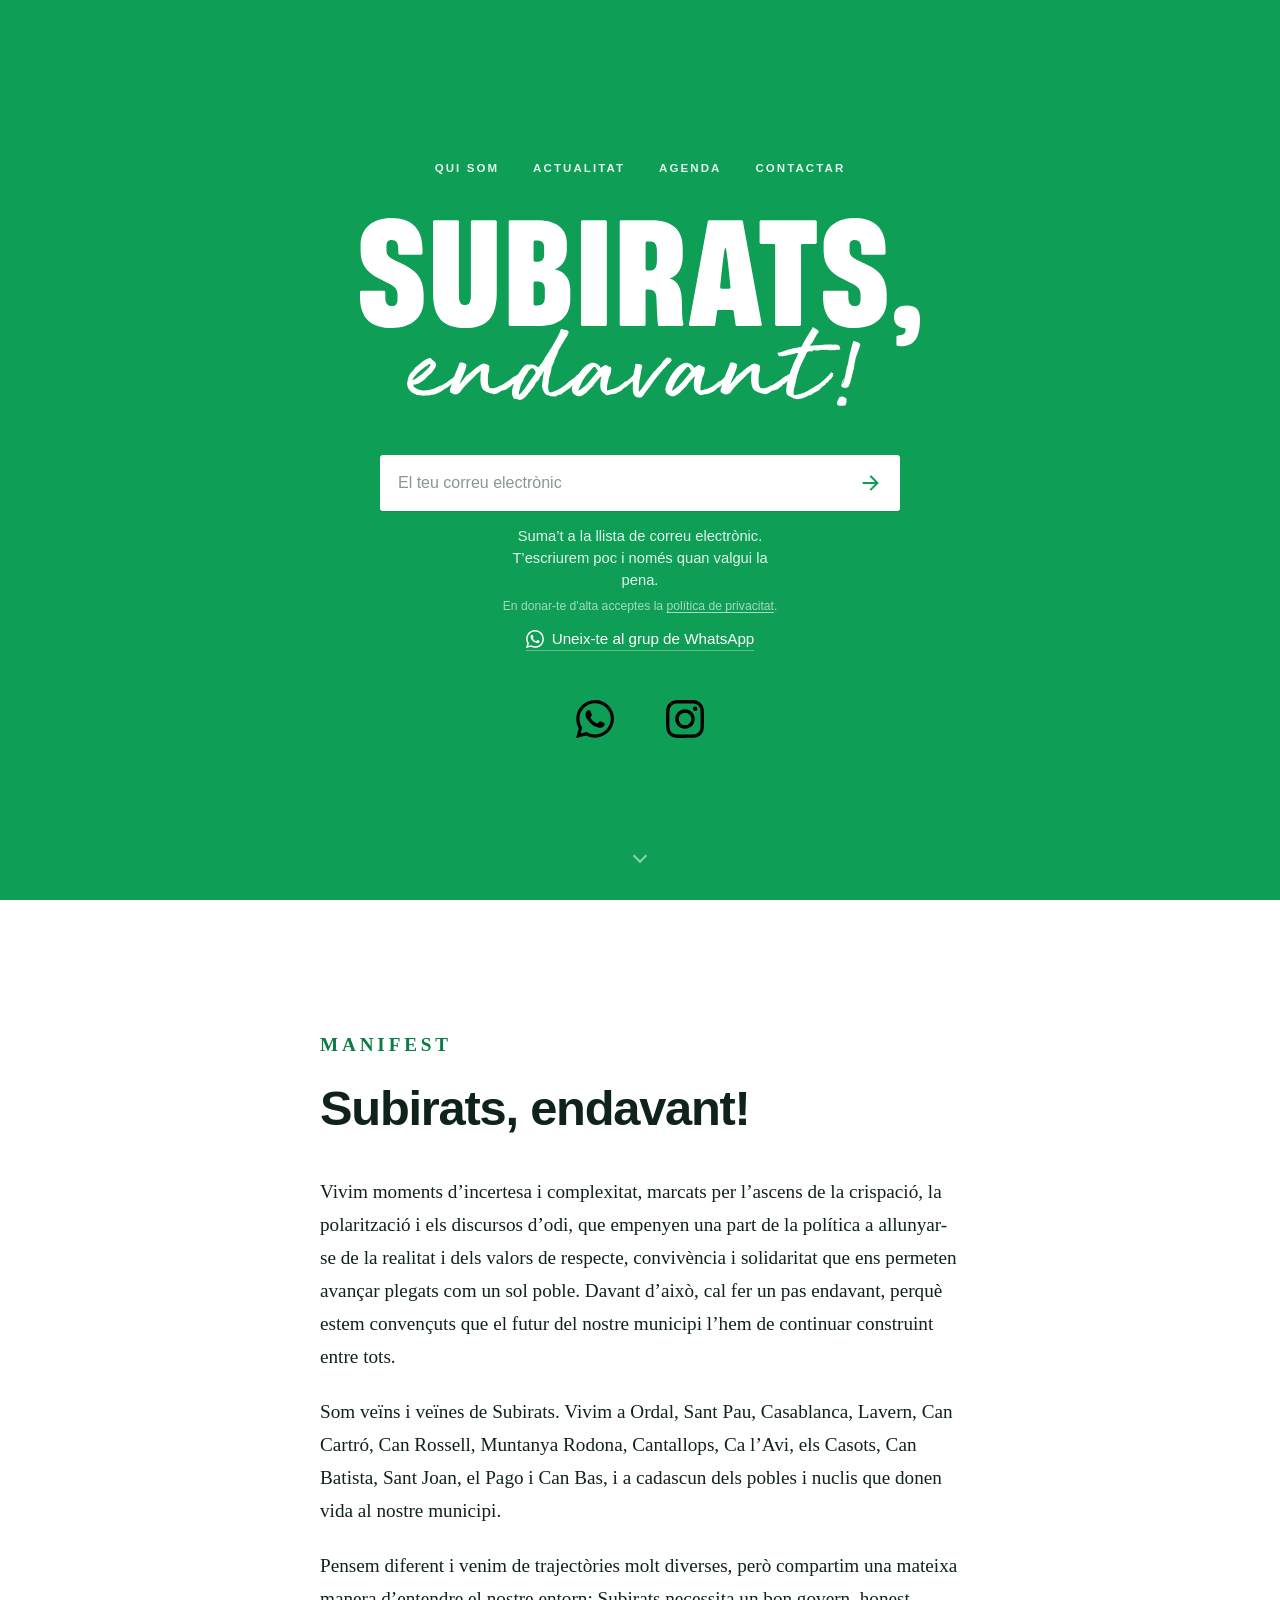
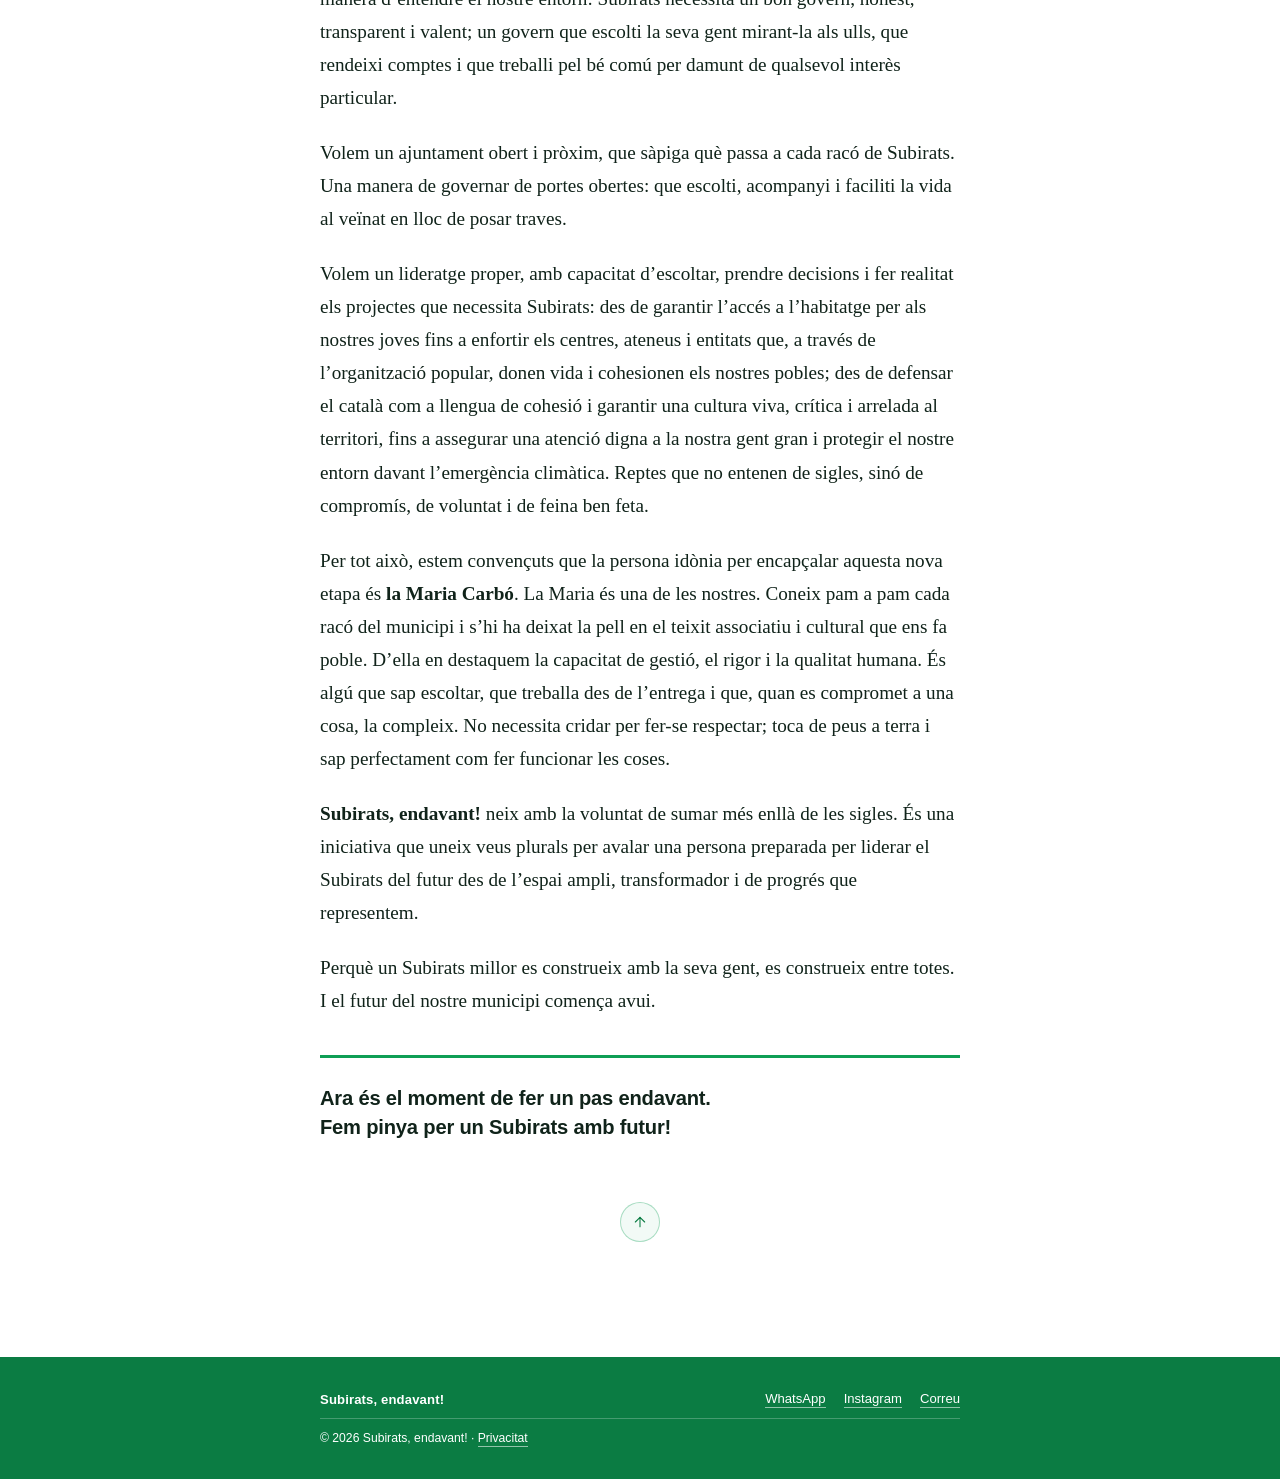
==== commit 6ad09d30: "Contactes: peu amb xarxes i subscripció al final de les notícies - Peu comú a 10 pàgines amb WhatsAp" ====
--- a/index.html
+++ b/index.html
@@ -4,26 +4,27 @@
 <meta charset="utf-8">
 <meta name="viewport" content="width=device-width, initial-scale=1">
 <meta name="neatstats_verification" content="NeatStats:dbe7da9c1c85ce8a">
-<title>Subirats, endavant!</title>
-<meta name="description" content="La candidatura de Subirats per a les eleccions municipals de 2027. Llegeix el manifest, suma-t’hi i comparteix!">
+<title>Subirats, endavant! · Candidatura municipalista 2027</title>
+<meta name="description" content="La candidatura municipalista de Subirats per a les eleccions de 2027. Llegeix el manifest, suma-t’hi i segueix l’actualitat de la campanya.">
 <link rel="canonical" href="https://subiratsendavant.cat/">
 <meta property="og:type" content="website">
 <meta property="og:site_name" content="Subirats, endavant!">
 <meta property="og:locale" content="ca_ES">
-<meta property="og:title" content="Subirats, endavant!">
-<meta property="og:description" content="La candidatura de Subirats per a les eleccions municipals de 2027. Llegeix el manifest, suma-t’hi i comparteix!">
+<meta property="og:title" content="Subirats, endavant! · Candidatura municipalista 2027">
+<meta property="og:description" content="La candidatura municipalista de Subirats per a les eleccions de 2027. Llegeix el manifest, suma-t’hi i segueix l’actualitat de la campanya.">
 <meta property="og:url" content="https://subiratsendavant.cat/">
 <meta property="og:image" content="https://subiratsendavant.cat/assets/og-subirats-2.jpg">
 <meta property="og:image:width" content="1200">
 <meta property="og:image:height" content="630">
-<meta property="og:image:alt" content="Subirats, endavant! · Eleccions municipals 2027">
+<meta property="og:image:alt" content="Subirats, endavant! · Candidatura municipalista per al 2027">
 <meta name="twitter:card" content="summary_large_image">
-<meta name="twitter:title" content="Subirats, endavant!">
-<meta name="twitter:description" content="La candidatura de Subirats per a les eleccions municipals de 2027. Llegeix el manifest, suma-t’hi i comparteix!">
+<meta name="twitter:title" content="Subirats, endavant! · Candidatura municipalista 2027">
+<meta name="twitter:description" content="La candidatura municipalista de Subirats per a les eleccions de 2027. Llegeix el manifest, suma-t’hi i segueix l’actualitat de la campanya.">
 <meta name="twitter:image" content="https://subiratsendavant.cat/assets/og-subirats-2.jpg">
+<meta name="twitter:image:alt" content="Subirats, endavant! · Candidatura municipalista per al 2027">
 <meta name="theme-color" content="#0F9E55">
 <link rel="icon" href="assets/favicon.svg" type="image/svg+xml">
-<link rel="stylesheet" href="assets/style.css?v=42">
+<link rel="stylesheet" href="assets/style.css?v=46">
 <link rel="stylesheet" href="assets/wa.css?v=1">
 <script>try{if(Date.now()-parseInt(localStorage.getItem("wa-cta-vist")||"0",10)<604800000){document.documentElement.className+=" wa-amagat";}}catch(e){}</script>
 <script src="https://neatstats.net/view.js"></script>
@@ -39,9 +40,9 @@
       "url": "https://subiratsendavant.cat/",
       "logo": {
         "@type": "ImageObject",
-        "url": "https://subiratsendavant.cat/assets/logo.png",
-        "width": 560,
-        "height": 230
+        "url": "https://subiratsendavant.cat/assets/logo-512.png",
+        "width": 512,
+        "height": 512
       },
       "image": "https://subiratsendavant.cat/assets/og-subirats-2.jpg",
       "description": "Candidatura municipalista de Subirats per a les eleccions municipals de 2027, impulsada per l’Alternativa per Subirats-CUP.",
@@ -241,8 +242,15 @@
 </main>
 
 <footer class="peu">
-  <p>© <span id="any">2026</span> Subirats, endavant! ·
-     <a href="/privacitat">Privacitat</a></p>
+  <div class="peu__inner">
+    <p class="peu__marca">Subirats, endavant!</p>
+    <nav class="peu__xarxes" aria-label="Xarxes i contacte">
+      <a href="https://chat.whatsapp.com/DFD99c0NbTZ797JmKTcSfr" target="_blank" rel="noopener noreferrer">WhatsApp</a>
+      <a href="https://www.instagram.com/aps_cup/" target="_blank" rel="noopener noreferrer">Instagram</a>
+      <a href="mailto:info@subiratsendavant.cat">Correu</a>
+    </nav>
+    <p class="peu__legal">© <span id="any">2026</span> Subirats, endavant! · <a href="/privacitat">Privacitat</a></p>
+  </div>
 </footer>
 
 <script src="assets/app.js?v=29"></script>
--- a/assets/style.css
+++ b/assets/style.css
@@ -35,6 +35,9 @@
 }
 
 img, svg { display: block; max-width: 100%; }
+
+/* El wrapper <picture> no ha de crear una caixa pròpia ni alterar el flux */
+picture { display: block; }
 
 a { color: inherit; }
 
@@ -277,6 +280,30 @@
   color: var(--verd-text);
 }
 
+/* Fil d’Ariadna visible */
+.engrunes {
+  margin: 0 0 clamp(16px, 2.4vw, 26px);
+  font-family: var(--sans);
+  font-size: .76rem;
+  line-height: 1.3;
+  color: var(--gris);
+}
+.engrunes ol {
+  display: flex;
+  align-items: center;
+  gap: .5em;
+  margin: 0;
+  padding: 0;
+  list-style: none;
+  min-width: 0;
+}
+.engrunes li { display: flex; align-items: center; gap: .5em; min-width: 0; }
+.engrunes li:last-child { flex: 1 1 auto; }
+.engrunes li + li::before { content: "›"; color: #9aa8a1; }
+.engrunes a { color: var(--gris); text-decoration: none; }
+.engrunes a:hover { color: var(--verd-text); text-decoration: underline; text-underline-offset: 2px; }
+.engrunes [aria-current="page"] { display: block; max-width: 100%; color: var(--tinta); font-weight: 600; overflow: hidden; text-overflow: ellipsis; white-space: nowrap; }
+
 .manifest__titol {
   margin: 0 0 clamp(24px, 4vw, 40px);
   font-family: var(--sans);
@@ -312,22 +339,51 @@
 /* ------------------------------------------------------------------ PEU --- */
 
 .peu {
-  background: var(--verd);
-  padding: clamp(18px, 3vw, 26px) var(--marge);
-  text-align: center;
+  background: var(--verd-fosc);
+  padding: clamp(24px, 4vw, 34px) var(--marge);
   font-size: .82rem;
-  color: rgba(255,255,255,.92);
-}
-
-.peu p { margin: 0; }
-
-.peu a {
+  color: #fff;
+}
+.peu__inner {
+  max-width: 40rem;
+  margin: 0 auto;
+  display: flex;
+  flex-wrap: wrap;
+  align-items: center;
+  justify-content: space-between;
+  gap: 10px 22px;
+}
+.peu__marca {
+  margin: 0;
+  font-weight: 700;
+  letter-spacing: .01em;
+  color: #fff;
+}
+.peu__xarxes {
+  display: flex;
+  flex-wrap: wrap;
+  gap: 6px 18px;
+}
+.peu__xarxes a,
+.peu__legal a {
   color: #fff;
   text-decoration: none;
-  border-bottom: 1px solid rgba(255,255,255,.5);
-}
-
-.peu a:hover { border-color: #fff; }
+  border-bottom: 1px solid rgba(255,255,255,.55);
+  padding-bottom: 1px;
+}
+.peu__xarxes a:hover,
+.peu__legal a:hover { border-color: #fff; }
+.peu__legal {
+  margin: 0;
+  width: 100%;
+  padding-top: 12px;
+  border-top: 1px solid rgba(255,255,255,.24);
+  font-size: .76rem;
+  color: #fff;
+}
+@media (max-width: 520px) {
+  .peu__inner { flex-direction: column; align-items: flex-start; }
+}
 
 /* --------------------------------------------------------------- MOTIUS --- */
 
@@ -812,6 +868,106 @@
   margin: 2.2rem 0 0;
   font-size: .84rem;
   color: var(--gris);
+}
+
+/* Altres notícies, al peu de cada article */
+.altres {
+  margin-top: clamp(36px, 6vw, 54px);
+  padding-top: 22px;
+  border-top: 1px solid #d7e2db;
+}
+.altres__titol {
+  margin: 0 0 6px;
+  font-family: var(--sans);
+  font-size: .74rem;
+  font-weight: 700;
+  letter-spacing: .16em;
+  text-transform: uppercase;
+  color: var(--gris);
+}
+.altres__llista { margin: 0; padding: 0; list-style: none; }
+.altres__llista a {
+  display: block;
+  padding: 14px 0;
+  text-decoration: none;
+  color: inherit;
+  border-bottom: 1px solid #e6ede9;
+}
+.altres__llista li:last-child a { border-bottom: 0; }
+.altres__llista a:hover .altres__titol-noticia { color: var(--verd-text); }
+.altres__data { display: block; margin-bottom: 3px; font-size: .74rem; color: var(--gris); }
+.altres__titol-noticia { display: block; font-family: var(--serif); font-size: 1.08rem; font-weight: 600; line-height: 1.32; }
+
+/* Captació de contactes al final de cada notícia */
+.subscriu-nota {
+  margin-top: clamp(34px, 5vw, 48px);
+  padding: clamp(20px, 3.4vw, 28px);
+  background: #f2f8f4;
+  border: 1px solid #d7e2db;
+  border-radius: 10px;
+}
+.subscriu-nota__titol {
+  margin: 0 0 14px;
+  font-family: var(--sans);
+  font-size: 1.05rem;
+  font-weight: 700;
+  line-height: 1.3;
+  color: var(--tinta);
+}
+.subscriu-nota__text {
+  margin: 0 0 16px;
+  font-size: .92rem;
+  color: var(--gris);
+}
+.subscriu-nota form {
+  display: flex;
+  flex-wrap: wrap;
+  gap: 8px;
+}
+.subscriu-nota input[type="email"] {
+  flex: 1 1 220px;
+  min-width: 0;
+  padding: 12px 14px;
+  border: 1px solid #c8d8ce;
+  border-radius: 8px;
+  background: #fff;
+  color: var(--tinta);
+  font: inherit;
+  font-size: 16px;
+}
+.subscriu-nota input[type="email"]:focus {
+  outline: 2px solid var(--verd);
+  outline-offset: 1px;
+  border-color: transparent;
+}
+.subscriu-nota button {
+  flex: 0 0 auto;
+  padding: 12px 18px;
+  border: 0;
+  border-radius: 8px;
+  background: var(--verd-text);
+  color: #fff;
+  font: inherit;
+  font-weight: 700;
+  cursor: pointer;
+}
+.subscriu-nota button:hover { background: #096b3a; }
+.subscriu-nota button:focus-visible { outline: 2px solid var(--tinta); outline-offset: 2px; }
+.subscriu-nota__legal {
+  margin: 10px 0 0;
+  font-size: .74rem;
+  color: var(--gris);
+}
+.subscriu-nota__legal a,
+.subscriu-nota__wa a { color: var(--verd-text); }
+.subscriu-nota__wa {
+  margin: 12px 0 0;
+  font-size: .84rem;
+  color: var(--gris);
+}
+@media (max-width: 520px) {
+  .subscriu-nota form { flex-direction: column; }
+  .subscriu-nota button { width: 100%; }
 }
 
 .targeta__logo {
